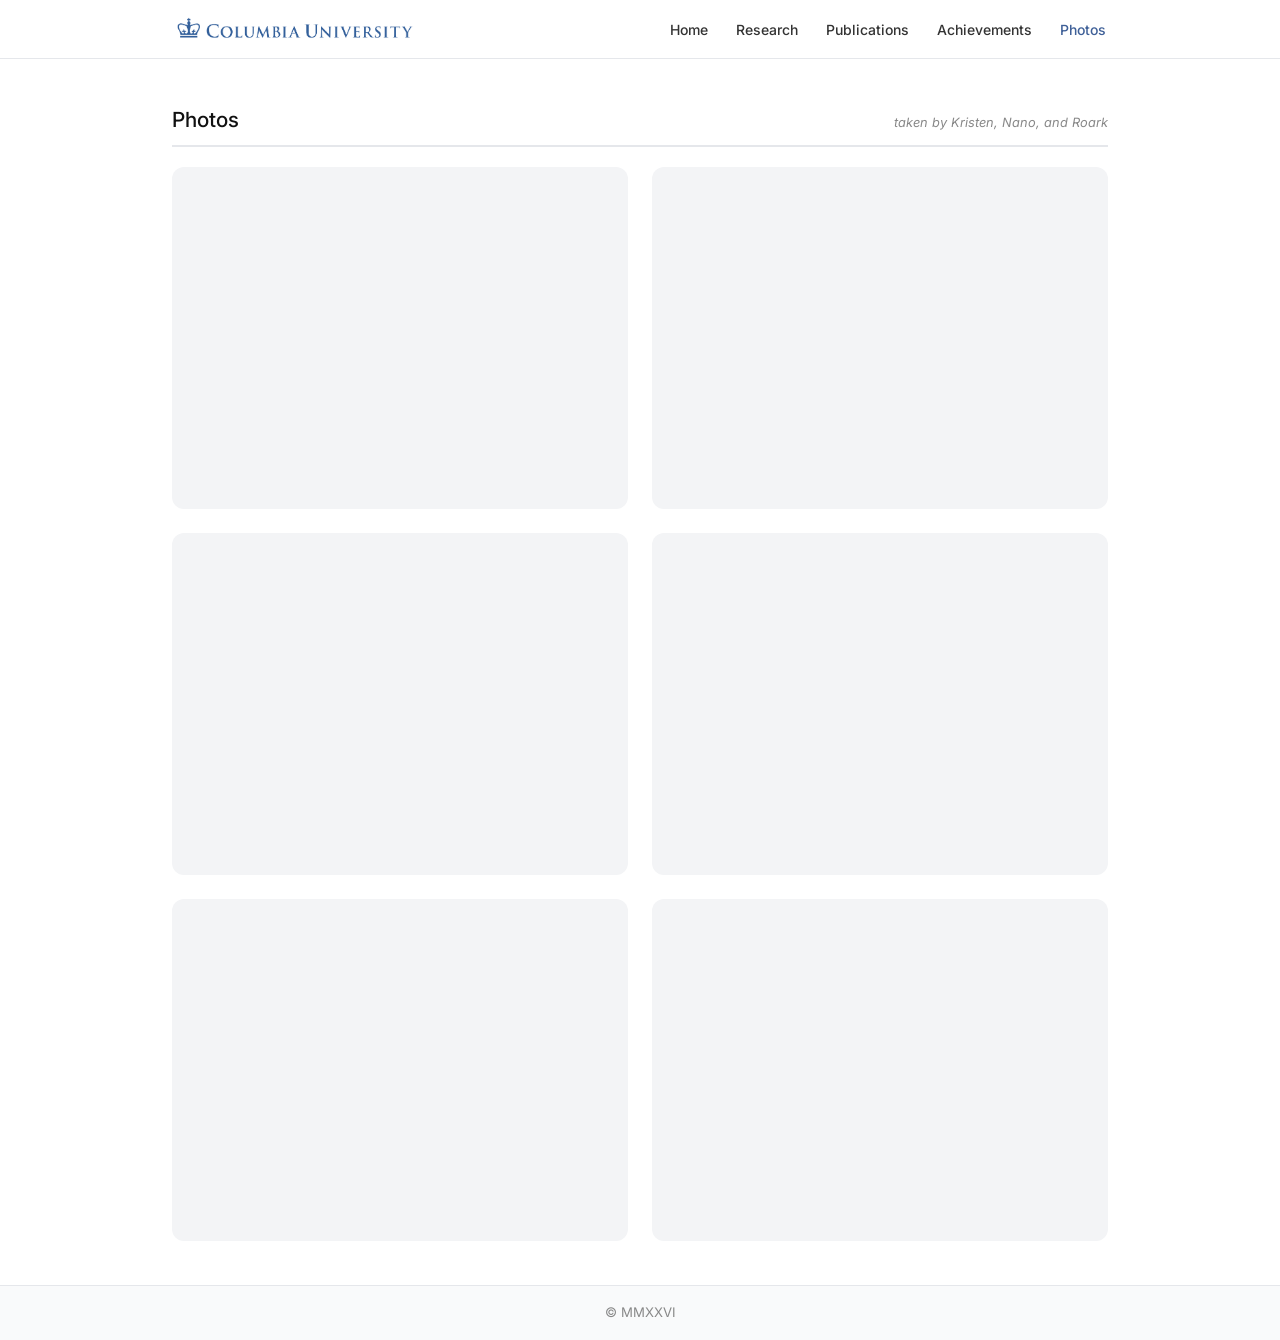
==== photos.html @ f7d584cf "Added dashboard and set up photos page" ====
<!DOCTYPE html>
<html lang="en">
<head>
  <meta charset="UTF-8">
  <meta name="viewport" content="width=device-width, initial-scale=1.0">
  <meta name="description" content="Jacob Tjaden — Photos">
  <title>Photos · Jacob Tjaden</title>
  <link rel="icon" type="image/x-icon" href="assets/favicon.ico">
  <link rel="preconnect" href="https://fonts.googleapis.com">
  <link rel="preconnect" href="https://fonts.gstatic.com" crossorigin>
  <link href="https://fonts.googleapis.com/css2?family=Google+Sans:wght@400;500;700&family=Inter:wght@300;400;500;600;700&display=swap" rel="stylesheet">
  <link rel="stylesheet" href="custom_css/style.css">

  <!-- Google Analytics -->
  <script async src="https://www.googletagmanager.com/gtag/js?id=G-TKDKYT4JV2"></script>
  <script>
    window.dataLayer = window.dataLayer || [];
    function gtag(){dataLayer.push(arguments);}
    // Skip tracking in browsers opted out from the dashboard (your own visits)
    try { if (localStorage.getItem('jt-no-track') === '1') window['ga-disable-G-TKDKYT4JV2'] = true; } catch (e) {}
    gtag('js', new Date());
    gtag('config', 'G-TKDKYT4JV2');
  </script>
</head>
<body>

  <!-- Navigation (links point back to sections on the home page) -->
  <nav id="navbar">
    <div class="nav-inner">
      <a href="index.html" class="nav-logo-link">
        <img src="assets/other-images/columbia-logo.png" alt="[Nav Image]" class="nav-logo">
      </a>
      <button class="nav-toggle" id="navToggle" aria-label="Toggle navigation menu" aria-expanded="false">
        <span></span>
        <span></span>
        <span></span>
      </button>
      <ul class="nav-links" id="navLinks">
        <li><a href="index.html#home">Home</a></li>
        <li><a href="index.html#research">Research</a></li>
        <li><a href="index.html#publications">Publications</a></li>
        <li><a href="index.html#achievements">Achievements</a></li>
        <li><a href="photos.html" class="active" aria-current="page">Photos</a></li>
      </ul>
    </div>
  </nav>

  <!-- Photos -->
  <section id="photos">
    <div class="container">
      <h2 class="section-title section-title--split">
        Photos
        <span class="photo-credit">taken by Kristen, Nano, and Roark</span>
      </h2>

      <!-- Filled in by script/photos.js — edit the list there to add photos -->
      <div class="photo-grid" id="photo-grid"></div>
    </div>
  </section>

  <!-- Footer -->
  <footer>
    <div class="container">
      <p>&copy; <span id="year"></span></p>
    </div>
  </footer>

  <script src="script/navbar.js"></script>
  <script src="script/analytics.js"></script>
  <script src="script/photos.js"></script>

</body>
</html>
---- custom_css/style.css ----
/* ─── Global Colors ─────────────────────────────────────────── */

:root {
  --columbia-blue: #3f6098;   /* Accent color */
  --columbia-blue-png: #2b4e8c;
}

/* ─── Reset & Base ──────────────────────────────────────────── */

*, *::before, *::after {
  box-sizing: border-box;
  margin: 0;
  padding: 0;
}

html {
  scroll-behavior: smooth;
}

body {
  font-family: 'Inter', -apple-system, BlinkMacSystemFont, 'Segoe UI', sans-serif;
  font-size: 16px;
  line-height: 1.65;
  color: #1a1a1a;
  background: #ffffff;
  -webkit-font-smoothing: antialiased;
}

a {
  font-weight: 600;
  color: var(--columbia-blue);
  text-decoration: none;
}

a:hover {
  text-decoration: underline;
}

/* ─── Layout ────────────────────────────────────────────────── */

.container {
  max-width: 1000px;
  margin: 0 auto;
  padding: 0 2rem;
}

/* ─── Navigation ────────────────────────────────────────────── */

#navbar {
  background: #ffffff;
  border-bottom: 1px solid #e5e7eb;
}

.nav-inner {
  max-width: 1000px;
  margin: 0 auto;
  padding: 0 2rem;
  height: 58px;
  display: flex;
  align-items: center;
  justify-content: space-between;
}

.nav-logo-link {
  display: flex;
  align-items: center;
  flex-shrink: 0;
  text-decoration: none;
}

.nav-logo {
  height: 32px;
  width: auto;
  display: block;
  opacity: 0.9;
}

.nav-brand {
  font-weight: 700;
  font-size: 1rem;
  color: #1a1a1a;
  text-decoration: none;
  flex-shrink: 0;
}

.nav-brand:hover {
  text-decoration: none;
  color: var(--columbia-blue);
}

.nav-links {
  display: flex;
  list-style: none;
  gap: 1.75rem;
  align-items: center;
  margin-right: 2px;
}

.nav-links a {
  color: #333;
  text-decoration: none;
  font-size: 0.875rem;
  font-weight: 500;
  transition: color 0.15s;
}

.nav-links a:hover {
  color: var(--columbia-blue);
  text-decoration: none;
}

/* Hamburger button — hidden on desktop */
.nav-toggle {
  display: none;
  flex-direction: column;
  justify-content: space-between;
  width: 22px;
  height: 16px;
  background: none;
  border: none;
  cursor: pointer;
  padding: 0;
}

.nav-toggle span {
  display: block;
  height: 2px;
  width: 100%;
  background: #1a1a1a;
  border-radius: 2px;
  transition: transform 0.2s, opacity 0.2s;
}

/* ─── Hero ──────────────────────────────────────────────────── */

#home {
  padding: 3.5rem 0 3rem;
  border-bottom: 1px solid #e5e7eb;
}

.highlight {
  font-weight: 600;
  color: var(--columbia-blue);
}

.hero {
  display: flex;
  gap: 6rem;
  align-items: flex-start;
}

.hero-text {
  flex: 1;
  min-width: 0;
}

h1 {
  font-family: 'Google Sans', 'Inter', sans-serif;
  font-size: 2rem;
  font-weight: 500;
  letter-spacing: -0.02em;
  margin-bottom: 0.2rem;
  /* color: var(--columbia-blue); */
  color: #111;
}

.hero-role {
  font-size: 1rem;
  color: #555;
  margin-bottom: 0.15rem;
}

.hero-affil {
  font-size: 0.9rem;
  color: #666;
  margin-bottom: 0.15rem;
}

.hero-advisor {
  font-size: 0.9rem;
  color: #666;
  margin-bottom: 1.4rem;
}

.hero-tagline {
  font-size: 1rem;
  font-style: italic;
  color: #333;
  border-left: 2px solid var(--columbia-blue);
  padding-left: 1rem;
  margin-bottom: 1.5rem;
  line-height: 1.6;
}

#joke-text {
  white-space: pre-line;
}

#joke-refresh {
  display: inline;
  background: none;
  border: none;
  cursor: pointer;
  font-size: 1rem;
  color: #9ca3af;
  padding: 0 0 0 0.3rem;
  font-style: normal;
  vertical-align: middle;
  transition: color 0.15s, transform 0.3s;
}

#joke-refresh:hover {
  color: var(--columbia-blue);
  transform: rotate(180deg);
}

/* Social links */
.social-links {
  display: flex;
  flex-wrap: wrap;
  gap: 0.5rem 1.25rem;
  align-items: center;
}

.social-link {
  display: inline-flex;
  align-items: center;
  gap: 0.35rem;
  color: #333;
  font-size: 0.85rem;
  font-weight: 500;
  text-decoration: none;
  transition: color 0.15s;
}

.social-link:hover {
  color: var(--columbia-blue);
  text-decoration: none;
}

.social-link svg {
  width: 16px;
  height: 16px;
  fill: currentColor;
  flex-shrink: 0;
}

/* Profile photo */
.hero-photo {
  flex-shrink: 0;
  width: 210px;
  display: flex;
  flex-direction: column;
  align-items: center;
  gap: 0.75rem;
}

.hero-photo > img:first-child {
  width: 210px;
  height: 210px;
  border-radius: 12px;
  object-fit: cover;
  object-position: top;
  display: block;
}

.photo-email {
  display: inline-flex;
  align-items: center;
  gap: 0.35rem;
  color: #333;
  font-size: 0.8rem;
  font-weight: 500;
  text-decoration: none;
  transition: color 0.15s;
  overflow-wrap: break-word;
}

.photo-email:hover {
  color: var(--columbia-blue);
  text-decoration: none;
}

.photo-email svg {
  width: 14px;
  height: 14px;
  fill: currentColor;
  flex-shrink: 0;
}

/* ─── Sections — shared ─────────────────────────────────────── */

section {
  padding: 2.75rem 0;
  border-bottom: 1px solid #e5e7eb;
}

section:last-of-type {
  border-bottom: none;
}

.section-title {
  font-family: 'Google Sans', 'Inter', sans-serif;
  font-size: 1.3rem;
  font-weight: 500;
  /* color: var(--columbia-blue); */
  color: #111;
  margin-bottom: 1.25rem;
  padding-bottom: 0.5rem;
  border-bottom: 2px solid #e5e7eb;
}

.section-note {
  font-size: 0.85rem;
  color: #666;
  margin-bottom: 1.25rem;
}

/* ─── Research ──────────────────────────────────────────────── */

.prose {
  font-size: 0.9375rem;
  color: #333;
  margin-bottom: 1rem;
  line-height: 1.75;
}

.prose:last-of-type {
  margin-bottom: 0;
}

.research-areas {
  margin-top: 1.5rem;
  padding: 1.25rem 1.5rem;
  background: #f9fafb;
  border-radius: 6px;
  border: 1px solid #e5e7eb;
}

.research-areas h3 {
  font-size: 0.9rem;
  font-weight: 600;
  color: #111;
  margin-bottom: 0.75rem;
  text-transform: uppercase;
  letter-spacing: 0.05em;
}

.research-areas ul {
  list-style: none;
  display: flex;
  flex-wrap: wrap;
  gap: 0.5rem;
  padding: 0;
}

.research-areas li {
  font-size: 0.85rem;
  color: #374151;
  background: #ffffff;
  border: 1px solid #d1d5db;
  border-radius: 999px;
  padding: 0.25rem 0.85rem;
}

/* ─── Research Vectors ──────────────────────────────────────── */

.research-vectors {
  margin-top: 1.75rem;
}

.vectors-heading {
  font-size: 0.9rem;
  font-weight: 600;
  color: #111;
  text-transform: uppercase;
  letter-spacing: 0.05em;
  margin-bottom: 0.9rem;
}

.vectors-bars {
  display: flex;
  flex-direction: column;
  gap: 0.55rem;
}

.vector-row {
  display: grid;
  grid-template-columns: 160px 1fr 3rem 5.5rem;
  align-items: center;
  gap: 0.75rem;
}

.vector-label {
  font-size: 0.85rem;
  color: #374151;
  font-weight: 500;
  white-space: nowrap;
  overflow: hidden;
  text-overflow: ellipsis;
}

.vector-track {
  background: #f3f4f6;
  border-radius: 999px;
  height: 8px;
  overflow: hidden;
}

.vector-fill {
  height: 100%;
  background: var(--columbia-blue);
  border-radius: 999px;
  transition: width 0.7s cubic-bezier(0.4, 0, 0.2, 1);
  opacity: 0.85;
}

.vector-pct {
  font-size: 0.8rem;
  color: #555;
  font-weight: 600;
  text-align: right;
}

.vector-count {
  font-size: 0.78rem;
  color: #9ca3af;
  white-space: nowrap;
}

.vectors-loading {
  font-size: 0.85rem;
  color: #9ca3af;
}

.vectors-meta {
  margin-top: 0.65rem;
  font-size: 0.78rem;
  color: #9ca3af;
}

/* ─── Publications ──────────────────────────────────────────── */

.pub-list {
  list-style: none;
  position: relative;
  padding-left: 2rem;      /* 32px — space for the timeline + dot */
}

/* Vertical timeline line — straight with gradient-curved ends */
.pub-list::before {
  content: '';
  position: absolute;
  left: 5px;               /* center of the 10px dot (5px + 5px half-dot - 1px half-line) */
  top: 0;
  bottom: 0;
  width: 2px;
  background: linear-gradient(
    to bottom,
    transparent 0%,
    #d1d5db 7%,
    #d1d5db 93%,
    transparent 100%
  );
}

/* Year labels */
.pub-year-label {
  position: relative;
  padding: 0.5rem 0;
  line-height: 1;
  font-size: 0.72rem;
  font-weight: 700;
  color: #9ca3af;
  letter-spacing: 0.1em;
  text-transform: uppercase;
}

/* Small filled circle on the line for year labels */
.pub-year-label::before {
  content: '';
  position: absolute;
  left: calc(-2rem + 2px);   /* center 8px circle on 2px line at left: 5px */
  top: 50%;
  transform: translateY(-50%);
  width: 8px;
  height: 8px;
  background: #d1d5db;
  border-radius: 50%;
}

/* Publication entries */
.pub-item {
  position: relative;
  padding: 0.6rem 0 1.1rem;
  border-bottom: none;
}

.pub-item:last-child {
  padding-bottom: 0.25rem;
}

/* Hollow circle dot on the timeline for each paper */
.pub-item::before {
  content: '';
  position: absolute;
  left: calc(-2rem + 1px);   /* center 10px circle on 2px line at left: 5px */
  top: 1rem;
  width: 10px;
  height: 10px;
  background: #ffffff;
  border: 2px solid var(--columbia-blue);
  border-radius: 50%;
}

.pub-placeholder {
  opacity: 0.45;
}

.pub-title {
  font-size: 1rem;
  font-weight: 500;
  color: #111;
  margin-bottom: 0.2rem;
  line-height: 1.5;
}

.pub-authors {
  font-style: italic;
  font-size: 0.875rem;
  color: #555;
  margin-bottom: 0.15rem;
}

.pub-venue {
  font-size: 0.875rem;
  color: #777;
  margin-bottom: 0.5rem;
}

.pub-links {
  display: flex;
  flex-wrap: wrap;
  gap: 0.25rem 0.75rem;
  align-items: center;
}

.pub-link {
  font-size: 0.8rem;
  color: var(--columbia-blue);
  font-weight: 500;
  text-decoration: none;
}

.pub-link:hover {
  text-decoration: underline;
}

.pub-award {
  font-size: 0.8rem;
  color: #92400e;
  font-weight: 500;
}

/* ─── Achievements ───────────────────────────────────────────── */

.achievements-grid {
  display: grid;
  grid-template-columns: repeat(2, 1fr);
  gap: 1.5rem;
}

.achievement-card {
  background: #ffffff;
  border-radius: 8px;
  overflow: hidden;
  display: flex;
  flex-direction: column;
  box-shadow: 0 2px 10px rgba(0, 0, 0, 0.08);
  transition: transform 0.2s ease, box-shadow 0.2s ease;
}

.achievement-card:hover {
  transform: translateY(-4px);
  box-shadow: 0 8px 24px rgba(0, 0, 0, 0.13);
}

.achievement-img-wrap {
  position: relative;
  width: 100%;
  aspect-ratio: 16 / 8;
  overflow: hidden;
  background: #f3f4f6;
}

.achievement-img-wrap img {
  width: 100%;
  height: 100%;
  object-fit: cover;
  object-position: center;
  display: block;
  transition: transform 0.3s ease;
}

.achievement-card:hover .achievement-img-wrap img {
  transform: scale(1.02);
}

.achievement-body {
  padding: 0.9rem 1rem 1.1rem;
  display: flex;
  flex-direction: column;
  gap: 0.3rem;
  flex: 1;
}

.achievement-date {
  position: absolute;
  top: 0.6rem;
  right: 0.6rem;
  font-size: 0.7rem;
  font-weight: 700;
  color: #ffffff;
  background: rgba(0, 0, 0, 0.52);
  padding: 0.2rem 0.55rem;
  border-radius: 999px;
  letter-spacing: 0.05em;
  backdrop-filter: blur(4px);
  -webkit-backdrop-filter: blur(4px);
  line-height: 1.4;
}

.achievement-title {
  font-size: 1.1rem;
  font-weight: 600;
  color: var(--columbia-blue);
  line-height: 1.45;
  margin: 0;
}

.achievement-desc {
  font-size: 0.8rem;
  color: #555;
  line-height: 1.55;
  margin: 0;
}

.achievement-footer {
  display: flex;
  align-items: center;
  justify-content: flex-start;
  gap: 0.5rem;
}

.achievement-tag {
  flex-shrink: 0;
  font-size: 0.7rem;
  font-weight: 700;
  color: #ffffff;
  background: rgba(0, 0, 0, 0.52);
  padding: 0.2rem 0.55rem;
  border-radius: 999px;
  letter-spacing: 0.05em;
  line-height: 1.4;
  text-decoration: none;
  transition: background 0.15s;
}

.achievement-tag:hover {
  background: rgba(0, 0, 0, 0.7);
  text-decoration: none;
}

@media (max-width: 560px) {
  .achievements-grid {
    grid-template-columns: 1fr;
  }
}

/* ─── Photos ────────────────────────────────────────────────── */

.nav-links a.active {
  color: var(--columbia-blue);
}

.section-title--split {
  display: flex;
  justify-content: space-between;
  align-items: baseline;
  gap: 1rem;
}

.photo-credit {
  font-family: 'Inter', -apple-system, BlinkMacSystemFont, 'Segoe UI', sans-serif;
  font-size: 0.8rem;
  font-weight: 400;
  font-style: italic;
  color: #888;
}

.photo-grid {
  display: grid;
  grid-template-columns: repeat(2, 1fr);
  gap: 1.5rem;
}

.photo-item {
  margin: 0;
}

.photo-frame {
  width: 100%;
  aspect-ratio: 4 / 3;
  border-radius: 12px;
  overflow: hidden;
  background: #f3f4f6;
}

.photo-frame img {
  width: 100%;
  height: 100%;
  object-fit: cover;
  object-position: center;
  display: block;
}

.photo-caption {
  margin-top: 0.5rem;
  font-size: 0.8rem;
  color: #555;
  line-height: 1.55;
}

@media (max-width: 560px) {
  .photo-grid {
    gap: 0.75rem;
  }

  .photo-frame {
    border-radius: 8px;
  }
}

/* ─── Footer ────────────────────────────────────────────────── */

footer {
  padding: 1rem 0;
  background: #f9fafb;
  border-top: 1px solid #e5e7eb;
  text-align: center;
  color: #888;
  font-size: 0.825rem;
}

/* ─── Responsive ────────────────────────────────────────────── */

@media (max-width: 640px) {
  h1 {
    font-size: 1.6rem;
  }

  .hero {
    flex-direction: column-reverse;
    align-items: center;
    gap: 1.5rem;
  }

  .hero-photo {
    width: 160px;
  }

  .hero-photo > img:first-child {
    width: 160px;
    height: 160px;
    border-radius: 10px;
  }


  .hero-text {
    text-align: center;
  }

  .hero-tagline {
    text-align: left;
  }

  .social-links {
    justify-content: center;
  }

  .nav-links {
    display: none;
    flex-direction: column;
    gap: 0;
    position: absolute;
    top: 58px;
    left: 0;
    right: 0;
    background: #fff;
    border-bottom: 1px solid #e5e7eb;
    padding: 0.5rem 0;
    box-shadow: 0 4px 12px rgba(0,0,0,0.08);
  }

  .nav-links.open {
    display: flex;
  }

  .nav-links li {
    width: 100%;
  }

  .nav-links a {
    display: block;
    padding: 0.65rem 2rem;
    font-size: 0.9rem;
  }

  .nav-toggle {
    display: flex;
  }

  .photo-email {
    font-size: 0.72rem;
  }

}
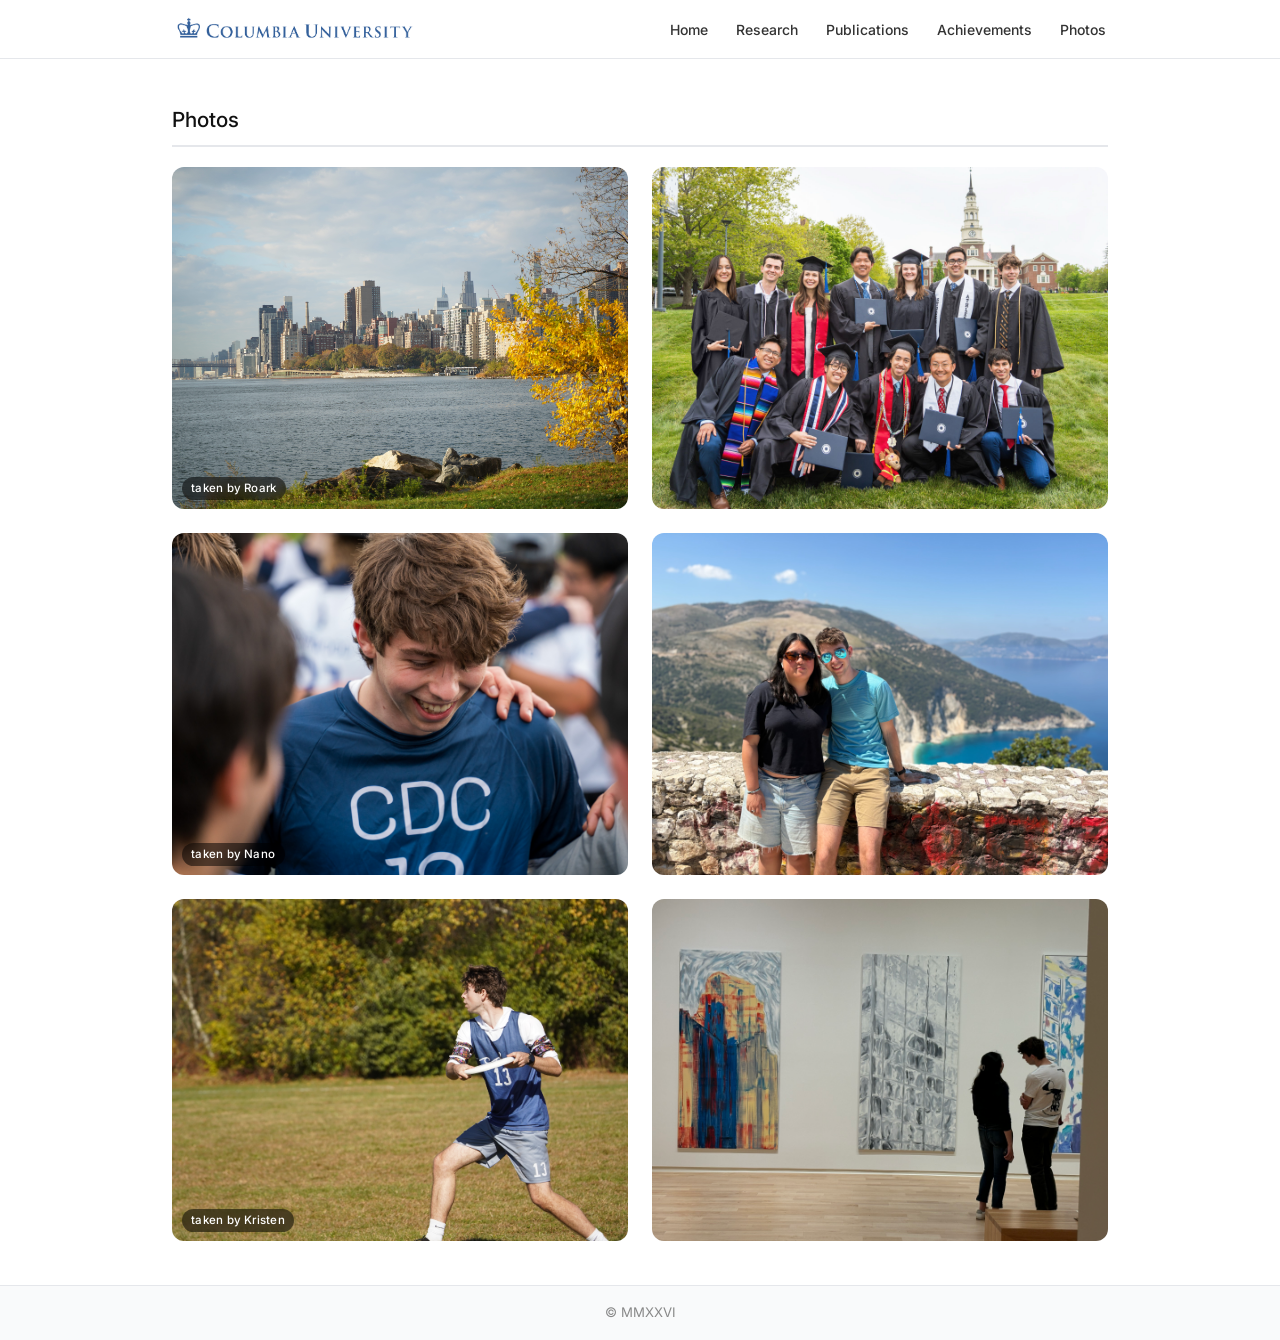
==== commit cff15ff1: "Added photo page with photos" ====
--- a/photos.html
+++ b/photos.html
@@ -36,11 +36,11 @@
         <span></span>
       </button>
       <ul class="nav-links" id="navLinks">
-        <li><a href="index.html#home">Home</a></li>
+        <li><a href="index.html">Home</a></li>
         <li><a href="index.html#research">Research</a></li>
         <li><a href="index.html#publications">Publications</a></li>
         <li><a href="index.html#achievements">Achievements</a></li>
-        <li><a href="photos.html" class="active" aria-current="page">Photos</a></li>
+        <li><a href="photos.html" aria-current="page">Photos</a></li>
       </ul>
     </div>
   </nav>
@@ -50,7 +50,6 @@
     <div class="container">
       <h2 class="section-title section-title--split">
         Photos
-        <span class="photo-credit">taken by Kristen, Nano, and Roark</span>
       </h2>
 
       <!-- Filled in by script/photos.js — edit the list there to add photos -->
--- a/custom_css/style.css
+++ b/custom_css/style.css
@@ -679,10 +679,6 @@
 
 /* ─── Photos ────────────────────────────────────────────────── */
 
-.nav-links a.active {
-  color: var(--columbia-blue);
-}
-
 .section-title--split {
   display: flex;
   justify-content: space-between;
@@ -706,6 +702,7 @@
 
 .photo-item {
   margin: 0;
+  position: relative;
 }
 
 .photo-frame {
@@ -724,11 +721,25 @@
   display: block;
 }
 
+/* Caption sits inside the photo, bottom-left (matches .achievement-date) */
 .photo-caption {
-  margin-top: 0.5rem;
-  font-size: 0.8rem;
-  color: #555;
-  line-height: 1.55;
+  position: absolute;
+  left: 0.6rem;
+  bottom: 0.6rem;
+  max-width: calc(100% - 1.2rem);
+  font-size: 0.72rem;
+  font-weight: 500;
+  color: #ffffff;
+  background: rgba(0, 0, 0, 0.52);
+  padding: 0.2rem 0.6rem;
+  border-radius: 999px;
+  line-height: 1.4;
+  letter-spacing: 0.02em;
+  white-space: nowrap;
+  overflow: hidden;
+  text-overflow: ellipsis;
+  backdrop-filter: blur(4px);
+  -webkit-backdrop-filter: blur(4px);
 }
 
 @media (max-width: 560px) {
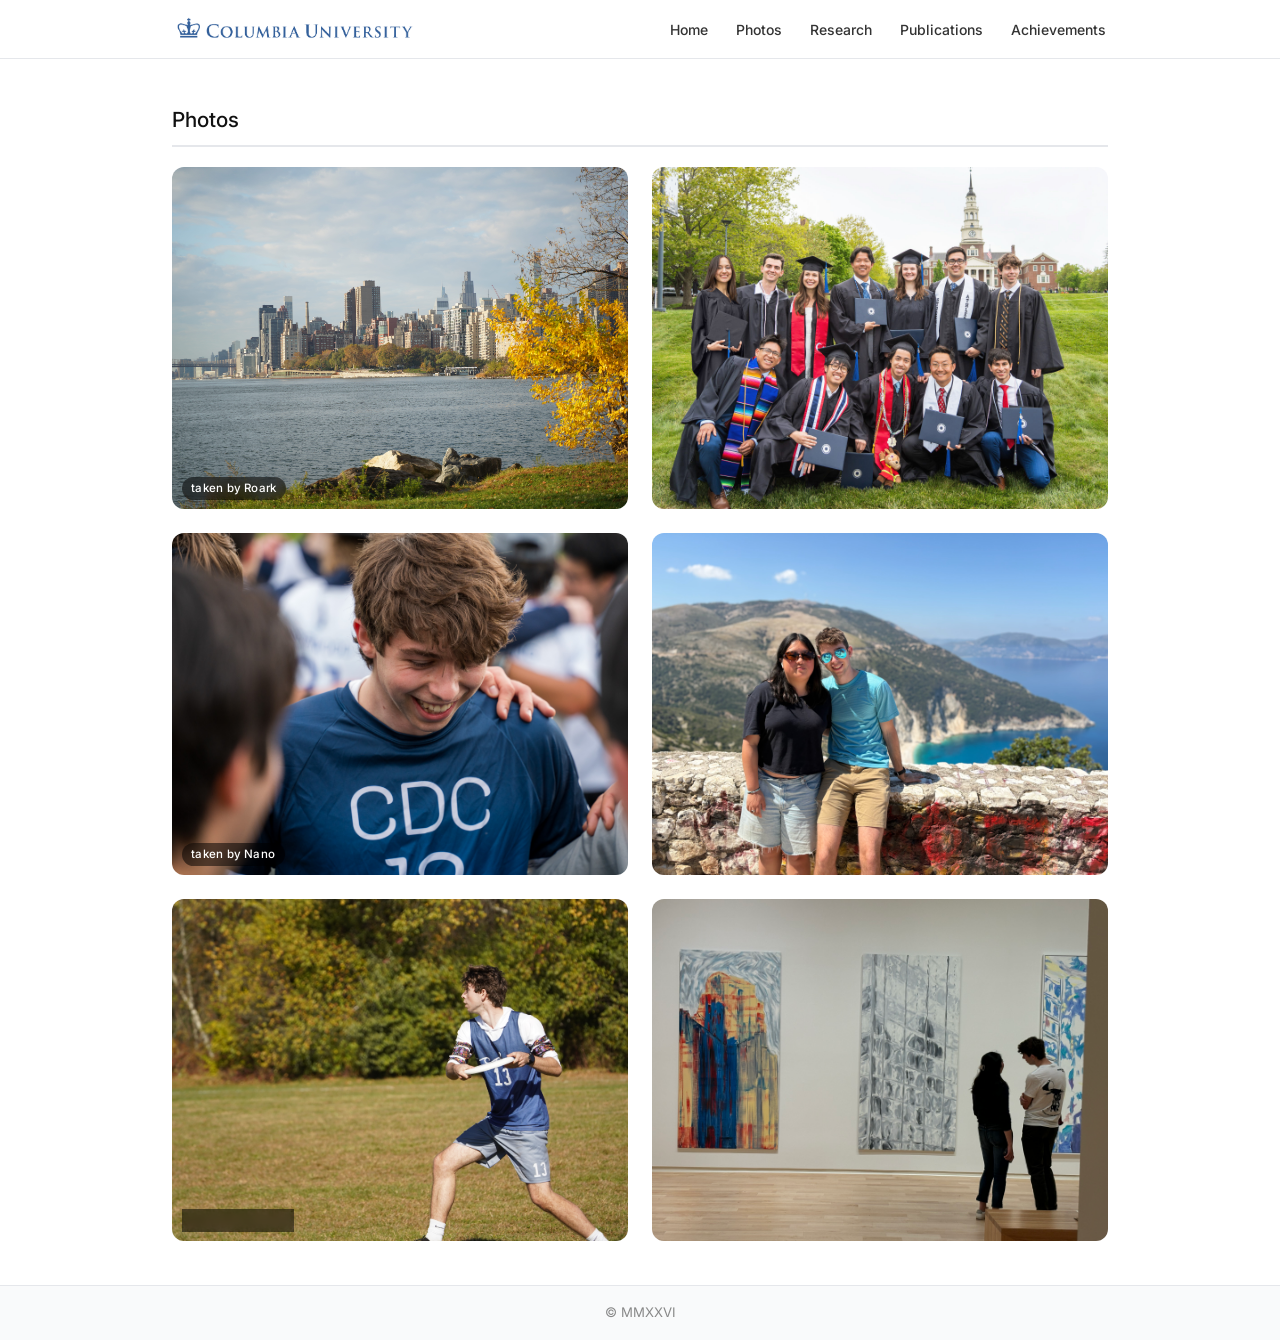
==== commit 87b67486: "Moved Photo navbar" ====
--- a/photos.html
+++ b/photos.html
@@ -37,10 +37,10 @@
       </button>
       <ul class="nav-links" id="navLinks">
         <li><a href="index.html">Home</a></li>
+        <li><a href="photos.html" aria-current="page">Photos</a></li>
         <li><a href="index.html#research">Research</a></li>
         <li><a href="index.html#publications">Publications</a></li>
         <li><a href="index.html#achievements">Achievements</a></li>
-        <li><a href="photos.html" aria-current="page">Photos</a></li>
       </ul>
     </div>
   </nav>
